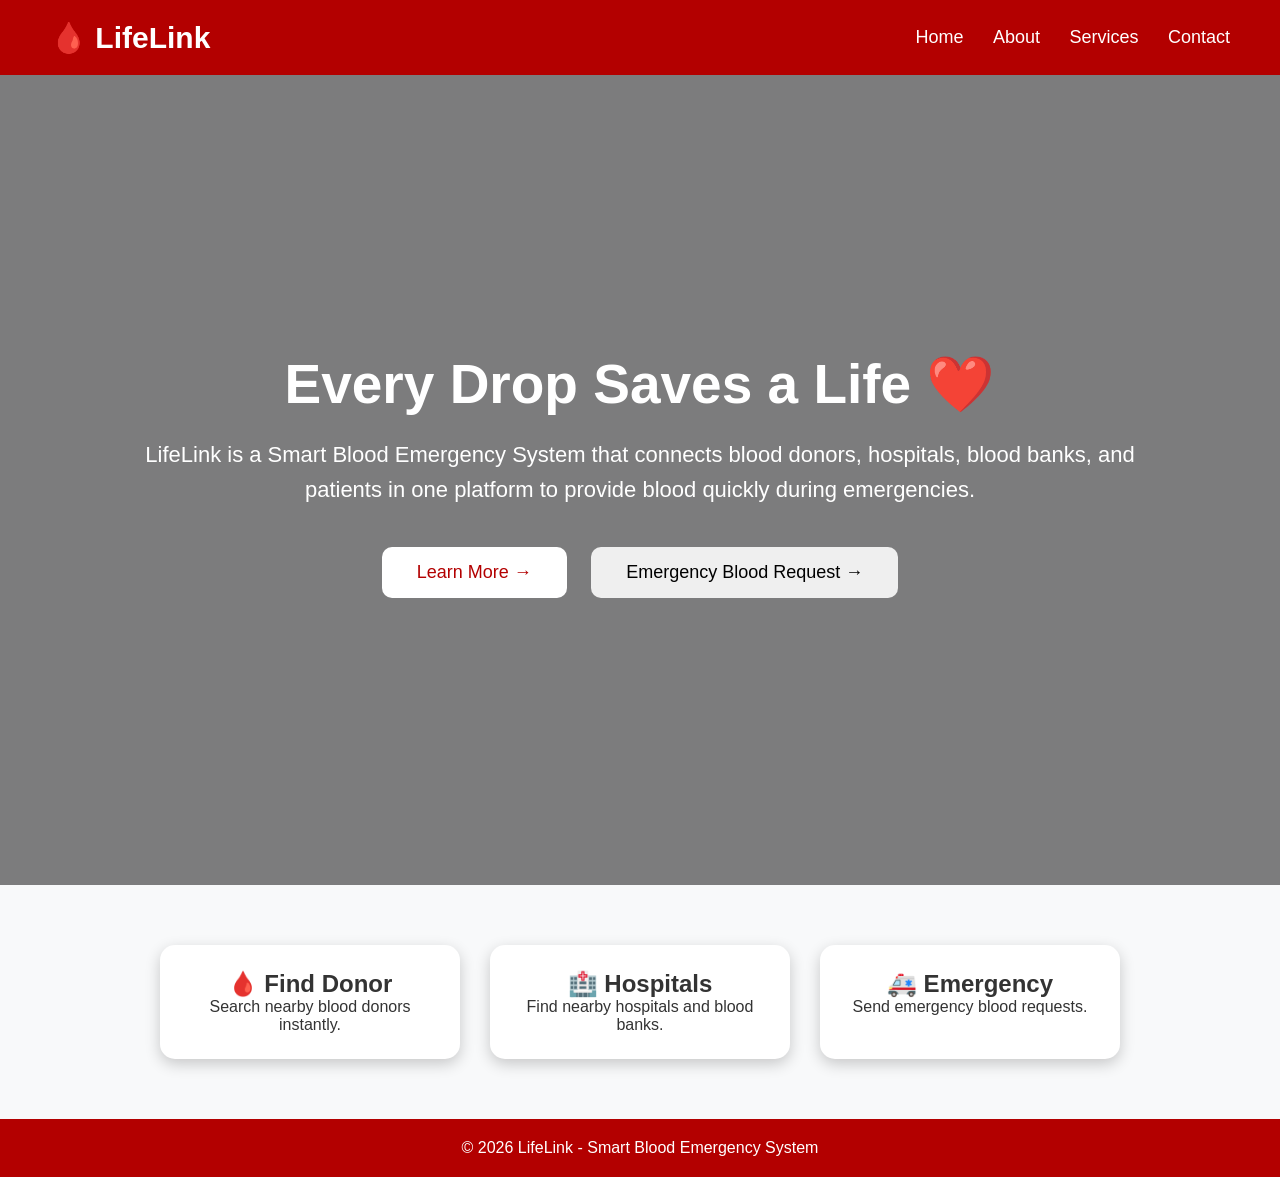
==== index.html @ fceea27e "Initial Commit" ====
<!DOCTYPE html>
<html lang="en">
<head>

<meta charset="UTF-8">
<meta name="viewport" content="width=device-width, initial-scale=1.0">

<title>LifeLink | Smart Blood Emergency System</title>

<link rel="stylesheet" href="style.css">

</head>

<body>

<header>

    <div class="logo">
        🩸 LifeLink
    </div>

    <nav>

        <a href="#">Home</a>
        <a href="#">About</a>
        <a href="#">Services</a>
        <a href="#">Contact</a>

    </nav>

</header>


<section class="hero">

<div class="hero-content">

<h1>
Every Drop Saves a Life ❤️
</h1>

<p>

LifeLink is a Smart Blood Emergency System
that connects blood donors, hospitals,
blood banks, and patients in one platform
to provide blood quickly during emergencies.

</p>

<div class="buttons">

<button onclick="window.location.href='about.html'">

Learn More →

</button>

<button class="request-btn"
onclick="window.location.href='request.html'">

Emergency Blood Request →

</button>

</div>
</div>

</section>


<section class="features">

<div class="card">

<h2>🩸 Find Donor</h2>

<p>

Search nearby blood donors instantly.

</p>

</div>

<div class="card">

<h2>🏥 Hospitals</h2>

<p>

Find nearby hospitals and blood banks.

</p>

</div>

<div class="card">

<h2>🚑 Emergency</h2>

<p>

Send emergency blood requests.

</p>

</div>

</section>


<footer>

<p>

© 2026 LifeLink - Smart Blood Emergency System

</p>

</footer>
<script src="script.js"></script>

</body>
</html>
---- style.css ----
*{
    margin:0;
    padding:0;
    box-sizing:border-box;
    font-family:Arial,sans-serif;
}

body{
    background:#f8f9fa;
    color:#333;
}

header{
    background:#b30000;
    color:white;
    display:flex;
    justify-content:space-between;
    align-items:center;
    padding:20px 50px;
}

.logo{
    font-size:30px;
    font-weight:bold;
}

nav a{
    color:white;
    text-decoration:none;
    margin-left:25px;
    font-size:18px;
    transition:0.3s;
}

nav a:hover{
    color:#ffd700;
}

.hero{
    height:90vh;
    display:flex;
    justify-content:center;
    align-items:center;
    text-align:center;
    background:linear-gradient(rgba(0,0,0,0.5),rgba(0,0,0,0.5)),
    url("images/blood.jpg");
    background-size:cover;
    background-position:center;
    color:white;
}

.hero-content{
    width:80%;
}

.hero h1{
    font-size:55px;
    margin-bottom:20px;
}

.hero p{
    font-size:22px;
    line-height:35px;
    margin-bottom:30px;
}

.buttons button{
    padding:15px 35px;
    border:none;
    border-radius:10px;
    margin:10px;
    font-size:18px;
    cursor:pointer;
}

.buttons button:first-child{
    background:white;
    color:#b30000;
}

.request{
    background:#ff0000;
    color:white;
}

.buttons button:hover{
    transform:scale(1.05);
}

.features{
    display:flex;
    justify-content:center;
    gap:30px;
    padding:60px;
}

.card{
    width:300px;
    background:white;
    padding:25px;
    border-radius:15px;
    box-shadow:0 5px 15px rgba(0,0,0,0.2);
    text-align:center;
}

.card:hover{
    transform:translateY(-10px);
    transition:0.4s;
}

footer{
    background:#b30000;
    color:white;
    text-align:center;
    padding:20px;
}
.about{
    display:flex;
    justify-content:center;
    align-items:center;
    padding:70px;
}

.about-card{
    width:900px;
    background:white;
    padding:40px;
    border-radius:20px;
    box-shadow:0 10px 25px rgba(0,0,0,0.2);
    text-align:center;
}

.about-card h1{
    color:#b30000;
    margin-bottom:20px;
    font-size:40px;
}

.about-card p{
    font-size:20px;
    line-height:35px;
    margin-top:20px;
}

.about-card img{
    width:100%;
    margin-top:30px;
    border-radius:15px;
}

.about-card button{
    margin-top:30px;
    background:#b30000;
    color:white;
    border:none;
    padding:15px 40px;
    border-radius:10px;
    font-size:18px;
    cursor:pointer;
}

.about-card button:hover{
    background:#8b0000;
}
/*=========================================
        REQUEST PAGE - LIFELINK SBES
=========================================*/

.request{
    display:flex;
    justify-content:center;
    align-items:center;
    padding:60px 20px;
    background:linear-gradient(135deg,#fff5f5,#ffeaea);
    min-height:100vh;
}

.request-card{

    width:100%;
    max-width:850px;
    background:#fff;
    border-radius:20px;
    padding:40px;
    box-shadow:0 15px 35px rgba(0,0,0,0.15);
    animation:fadeIn 1s ease;
}

.request-header{

    text-align:center;
    margin-bottom:30px;

}

.request-icon{

    font-size:60px;
    color:#d90429;
    margin-bottom:15px;
    animation:pulse 2s infinite;

}

.request-header h1{

    font-size:34px;
    color:#b30000;
    margin-bottom:10px;

}

.request-header p{

    color:#666;
    font-size:17px;
    line-height:1.7;

}

/*========== INPUT BOX ==========*/

.input-box{

    position:relative;
    margin-bottom:20px;

}

.input-box i{

    position:absolute;
    left:18px;
    top:50%;
    transform:translateY(-50%);
    color:#d90429;
    font-size:18px;

}

.input-box input,
.input-box select{

    width:100%;
    padding:15px 15px 15px 50px;
    border:2px solid #ddd;
    border-radius:12px;
    font-size:16px;
    transition:0.3s;
    background:white;

}

.textarea-box i{

    top:28px;
    transform:none;

}

.textarea-box textarea{

    width:100%;
    height:130px;
    padding:15px 15px 15px 50px;
    border:2px solid #ddd;
    border-radius:12px;
    resize:none;
    font-size:16px;
    transition:0.3s;

}

.input-box input:focus,
.input-box select:focus,
.textarea-box textarea:focus{

    border-color:#d90429;
    box-shadow:0 0 15px rgba(217,4,41,.25);
    outline:none;

}

/*========== BUTTON ==========*/

.submit-btn{

    width:100%;
    padding:16px;
    border:none;
    border-radius:12px;
    background:linear-gradient(135deg,#d90429,#b30000);
    color:white;
    font-size:18px;
    font-weight:bold;
    cursor:pointer;
    transition:.3s;

}

.submit-btn:hover{

    transform:translateY(-3px);
    box-shadow:0 12px 25px rgba(217,4,41,.35);

}

.submit-btn i{

    margin-right:8px;

}

/*========== INFO CARDS ==========*/

.request-info{

    display:grid;
    grid-template-columns:repeat(2,1fr);
    gap:20px;
    margin-top:35px;

}

.info-card{

    background:#fff8f8;
    border-radius:15px;
    padding:20px;
    text-align:center;
    transition:.3s;
    border:1px solid #f3d5d5;

}

.info-card:hover{

    transform:translateY(-5px);

}

.info-card i{

    font-size:35px;
    color:#d90429;
    margin-bottom:10px;

}

.info-card h3{

    color:#b30000;
    margin-bottom:8px;

}

.info-card p{

    color:#666;
    font-size:15px;

}

/*========== NEXT BUTTON ==========*/

.next-btn{

    margin-top:35px;
    text-align:center;

}

.next-btn button{

    padding:14px 35px;
    border:none;
    border-radius:30px;
    background:#0066cc;
    color:white;
    font-size:16px;
    cursor:pointer;
    transition:.3s;

}

.next-btn button:hover{

    background:#004b99;
    transform:translateY(-3px);

}

.next-btn i{

    margin-left:8px;

}

/*========== ANIMATION ==========*/

@keyframes fadeIn{

    from{

        opacity:0;
        transform:translateY(30px);

    }

    to{

        opacity:1;
        transform:translateY(0);

    }

}

@keyframes pulse{

    0%{

        transform:scale(1);

    }

    50%{

        transform:scale(1.08);

    }

    100%{

        transform:scale(1);

    }

}

/*========== RESPONSIVE ==========*/

@media(max-width:768px){

.request-card{

padding:25px;

}

.request-header h1{

font-size:28px;

}

.request-info{

grid-template-columns:1fr;

}

}
/* ---------- Donor Page ---------- */

.donor-section{

display:flex;
justify-content:center;
align-items:center;
padding:60px;
background:#f5f5f5;

}

.donor-card{

width:700px;
background:white;
padding:40px;
border-radius:20px;
box-shadow:0 10px 30px rgba(0,0,0,0.2);

animation:fadeIn 1s;

}

.donor-card h1{

text-align:center;
color:#c40000;
margin-bottom:15px;

}

.donor-card p{

text-align:center;
margin-bottom:30px;
color:#555;

}

.input-box{

display:flex;
align-items:center;
border:1px solid #ddd;
border-radius:10px;
margin-bottom:18px;
padding:12px;
transition:.3s;

}

.input-box:hover{

border-color:red;
box-shadow:0 0 8px rgba(255,0,0,.2);

}

.input-box i{

color:#c40000;
font-size:20px;
margin-right:12px;

}

.input-box input,
.input-box select{

width:100%;
border:none;
outline:none;
font-size:16px;
background:transparent;

}

.register-btn{

width:100%;
padding:15px;
background:#c40000;
color:white;
border:none;
border-radius:10px;
font-size:18px;
cursor:pointer;
transition:.3s;

}

.register-btn:hover{

background:#8b0000;
transform:scale(1.02);

}

.next-btn{

margin-top:20px;

}

.next-btn button{

width:100%;
padding:15px;
background:#222;
color:white;
border:none;
border-radius:10px;
cursor:pointer;
font-size:18px;
transition:.3s;

}

.next-btn button:hover{

background:black;

}

@keyframes fadeIn{

from{

opacity:0;
transform:translateY(30px);

}

to{

opacity:1;
transform:translateY(0);

}

}
/* Hospital Page */

.hospital-page{

padding:60px 20px;
text-align:center;

}

.hospital-page h1{

font-size:40px;
color:#b30000;

}

.sub{

color:#666;
margin-bottom:30px;

}

.location-btn{

background:#d90429;
color:white;
padding:15px 35px;
font-size:18px;
border:none;
border-radius:10px;
cursor:pointer;

}

.location-btn:hover{

background:#a3001b;

}

.district-box{

margin-top:30px;

}

.district-box select{

padding:14px;
width:320px;
border-radius:10px;
font-size:16px;

}

.search-btn{

padding:14px 25px;
background:#b30000;
color:white;
border:none;
border-radius:10px;
margin-left:10px;
cursor:pointer;

}

.search-btn:hover{

background:#8b0000;

}

.result-box{

margin-top:50px;
background:white;
padding:30px;
border-radius:15px;
box-shadow:0 5px 20px rgba(0,0,0,.15);

}

.next-area{

margin-top:40px;

}
.next-btn{
    text-align:center;
    margin:40px 0;
}

.next-btn button{
    background:#8b0000;
    color:white;
    border:none;
    padding:15px 40px;
    font-size:18px;
    font-weight:bold;
    border-radius:10px;
    cursor:pointer;
    transition:0.3s;
    box-shadow:0 5px 15px rgba(0,0,0,0.2);
}

.next-btn button:hover{
    background:#d90429;
    transform:translateY(-3px);
    box-shadow:0 8px 20px rgba(0,0,0,0.3);
}
/* ===== Dashboard Part 1 ===== */

.dashboard-container{

display:flex;
min-height:100vh;
background:#f4f7fb;

}

.sidebar{

width:250px;
background:#8b0000;
color:white;
padding:30px 20px;

}

.sidebar h2{

text-align:center;
margin-bottom:40px;

}

.sidebar ul{

list-style:none;

}

.sidebar li{

margin:18px 0;

}

.sidebar a{

color:white;
text-decoration:none;
font-size:18px;
display:block;
padding:12px;
border-radius:10px;
transition:.3s;

}

.sidebar a:hover{

background:white;
color:#8b0000;

}

.active a{

background:white;
color:#8b0000;

}

.main-content{

flex:1;
padding:30px;

}

.top-header{

display:flex;
justify-content:space-between;
align-items:center;

}

.top-icons i{

font-size:25px;
margin-left:20px;
cursor:pointer;
transition:.3s;

}

.top-icons i:hover{

color:#d90429;

}

.welcome-box{

background:white;
padding:25px;
border-radius:15px;
margin-top:25px;
box-shadow:0 5px 20px rgba(0,0,0,.1);

}

.section-title{

margin-top:40px;
margin-bottom:20px;
color:#8b0000;

}

.stats{

display:grid;
grid-template-columns:repeat(auto-fit,minmax(220px,1fr));
gap:20px;

}

.stat-card{

background:white;
padding:25px;
border-radius:15px;
text-align:center;
box-shadow:0 5px 15px rgba(0,0,0,.1);
transition:.3s;

}

.stat-card:hover{

transform:translateY(-8px);

}

.stat-card i{

font-size:40px;
color:#d90429;

}

.blood-grid{

display:grid;
grid-template-columns:repeat(auto-fit,minmax(120px,1fr));
gap:15px;

}

.blood-card{

background:#d90429;
color:white;
padding:18px;
text-align:center;
border-radius:12px;
font-size:20px;
font-weight:bold;
transition:.3s;

}

.blood-card:hover{

transform:scale(1.05);

}

.rare-grid{

display:grid;
grid-template-columns:repeat(auto-fit,minmax(280px,1fr));
gap:20px;

}

.rare-card{

background:white;
padding:25px;
border-radius:15px;
box-shadow:0 5px 15px rgba(0,0,0,.1);
text-align:center;

}

.rare-card button{

margin-top:15px;
padding:12px 20px;
background:#8b0000;
color:white;
border:none;
border-radius:8px;
cursor:pointer;

}

.rare-card button:hover{

background:#d90429;

}

@media(max-width:768px){

.dashboard-container{

flex-direction:column;

}

.sidebar{

width:100%;

}

}
/* ===== Dashboard Part 2 ===== */

.quick-grid{

display:grid;
grid-template-columns:repeat(auto-fit,minmax(200px,1fr));
gap:20px;

}

.quick-card{

background:white;
padding:30px;
border-radius:15px;
text-align:center;
text-decoration:none;
color:#222;
box-shadow:0 5px 15px rgba(0,0,0,.1);
transition:.3s;

}

.quick-card:hover{

background:#8b0000;
color:white;
transform:translateY(-8px);

}

.quick-card i{

font-size:40px;
margin-bottom:15px;

}

.alert-box{

background:#fff3cd;
padding:25px;
border-radius:15px;
text-align:center;

}

.table-box{

overflow:auto;

}

.table-box table{

width:100%;
border-collapse:collapse;
background:white;

}

.table-box th{

background:#8b0000;
color:white;
padding:15px;

}

.table-box td{

padding:18px;
text-align:center;
border-bottom:1px solid #ddd;

}

.hospital-status{

background:white;
padding:30px;
border-radius:15px;
text-align:center;
box-shadow:0 5px 15px rgba(0,0,0,.1);

}

.hospital-status i{

font-size:45px;
color:#d90429;

}

.system-grid{

display:grid;
grid-template-columns:repeat(auto-fit,minmax(220px,1fr));
gap:20px;

}

.system-card{

background:white;
padding:25px;
border-radius:15px;
text-align:center;
box-shadow:0 5px 15px rgba(0,0,0,.1);

}

.next-btn{

margin:40px 0;
text-align:center;

}

.next-btn button{

padding:15px 40px;
border:none;
background:#8b0000;
color:white;
font-size:18px;
border-radius:10px;
cursor:pointer;

}

.next-btn button:hover{

background:#d90429;

}
/* ==========================================
   DASHBOARD PART 3 - Premium Finish
==========================================*/

/* Smooth Scroll */
html{
    scroll-behavior:smooth;
}

/* Dashboard Fade Animation */
.main-content{
    animation:fadeIn 0.8s ease-in-out;
}

@keyframes fadeIn{
    from{
        opacity:0;
        transform:translateY(20px);
    }
    to{
        opacity:1;
        transform:translateY(0);
    }
}

/* Sidebar Animation */
.sidebar{
    animation:slideLeft .8s ease;
}

@keyframes slideLeft{
    from{
        transform:translateX(-100%);
    }
    to{
        transform:translateX(0);
    }
}

/* Welcome Box Hover */
.welcome-box:hover{
    transform:translateY(-5px);
    transition:.3s;
    box-shadow:0 10px 25px rgba(0,0,0,.15);
}

/* Card Hover Effect */
.stat-card:hover,
.rare-card:hover,
.system-card:hover,
.hospital-status:hover,
.alert-box:hover{

    transform:translateY(-8px);
    transition:.3s;
    box-shadow:0 12px 25px rgba(0,0,0,.18);

}

/* Blood Group Hover */
.blood-card:hover{

    background:#8b0000;
    cursor:pointer;

}

/* Table Hover */
.table-box tr:hover{

    background:#f5f5f5;

}

/* Notification Icon */

.top-icons i{

    transition:.3s;

}

.top-icons i:hover{

    transform:scale(1.2);
    color:#d90429;

}

/* Scrollbar */

::-webkit-scrollbar{

    width:10px;

}

::-webkit-scrollbar-thumb{

    background:#b30000;
    border-radius:20px;

}

::-webkit-scrollbar-track{

    background:#eee;

}

/* Footer */

.footer{

    margin-top:50px;
    text-align:center;
    color:#666;
    padding:20px;

}

/* Button Animation */

button{

    transition:.3s;

}

button:hover{

    transform:scale(1.05);

}

/* Pulse Animation */

@keyframes pulse{

0%{

transform:scale(1);

}

50%{

transform:scale(1.05);

}

100%{

transform:scale(1);

}

}

.alert-box{

animation:pulse 2s infinite;

}

/* Responsive */

@media(max-width:992px){

.stats,
.quick-grid,
.blood-grid,
.system-grid,
.rare-grid{

grid-template-columns:repeat(2,1fr);

}

}

@media(max-width:768px){

.top-header{

flex-direction:column;
gap:15px;

}

.stats,
.quick-grid,
.blood-grid,
.system-grid,
.rare-grid{

grid-template-columns:1fr;

}

.sidebar{

text-align:center;

}

.sidebar ul li{

margin:12px 0;

}

.main-content{

padding:20px;

}

}

@media(max-width:480px){

h1{

font-size:28px;

}

h2{

font-size:22px;

}

.section-title{

font-size:20px;

}

.quick-card{

padding:20px;

}

.stat-card{

padding:20px;

}

}/*==============================
CONTACT PAGE PART 1
==============================*/

.contact{

padding:60px 8%;
text-align:center;

}

.contact h1{

color:#8b0000;
font-size:42px;

}

.contact p{

color:#666;
margin-bottom:40px;

}

.emergency-grid{

display:grid;
grid-template-columns:repeat(auto-fit,minmax(250px,1fr));
gap:25px;

}

.emergency-card{

background:white;
padding:30px;
border-radius:15px;
box-shadow:0 5px 15px rgba(0,0,0,.1);
transition:.3s;

}

.emergency-card:hover{

transform:translateY(-8px);

}

.emergency-card i{

font-size:45px;
color:#d90429;
margin-bottom:15px;

}

.emergency-card button{

margin-top:15px;
padding:12px 25px;
background:#8b0000;
color:white;
border:none;
border-radius:8px;
cursor:pointer;

}

.emergency-card button:hover{

background:#d90429;

}

.contact-title{

margin-top:60px;
margin-bottom:30px;
color:#8b0000;

}

.contact-form{

max-width:700px;
margin:auto;
background:white;
padding:35px;
border-radius:15px;
box-shadow:0 5px 20px rgba(0,0,0,.15);

}

.contact-form input,
.contact-form textarea{

width:100%;
padding:15px;
margin-bottom:20px;
border:1px solid #ccc;
border-radius:8px;
font-size:16px;

}

.contact-form button{

width:100%;
padding:15px;
background:#8b0000;
color:white;
border:none;
border-radius:8px;
font-size:18px;
cursor:pointer;

}

.contact-form button:hover{

background:#d90429;

}

@media(max-width:768px){

.contact{

padding:30px 20px;

}

}
/*==============================
CONTACT PAGE PART 2
==============================*/

.office-grid{

display:grid;
grid-template-columns:repeat(auto-fit,minmax(250px,1fr));
gap:25px;
margin-top:30px;

}

.office-card{

background:white;
padding:30px;
border-radius:15px;
text-align:center;
box-shadow:0 5px 20px rgba(0,0,0,.1);
transition:.3s;

}

.office-card:hover{

transform:translateY(-8px);

}

.office-card i{

font-size:40px;
color:#d90429;
margin-bottom:15px;

}

.map-box{

margin-top:30px;
background:white;
padding:40px;
border-radius:15px;
box-shadow:0 5px 20px rgba(0,0,0,.1);
text-align:center;

}

.map-icon{

font-size:70px;
color:#d90429;
margin-bottom:20px;

}

.map-box button{

margin-top:20px;
padding:12px 30px;
background:#8b0000;
color:white;
border:none;
border-radius:8px;
cursor:pointer;

}

.map-box button:hover{

background:#d90429;

}

.social-icons{

display:flex;
justify-content:center;
gap:20px;
margin-top:30px;

}

.social-icons a{

width:55px;
height:55px;
display:flex;
justify-content:center;
align-items:center;
background:#8b0000;
color:white;
border-radius:50%;
font-size:22px;
text-decoration:none;
transition:.3s;

}

.social-icons a:hover{

background:#d90429;
transform:scale(1.1);

}

.faq-box{

margin-top:30px;

}

.faq-item{

background:white;
padding:25px;
margin-bottom:20px;
border-radius:15px;
box-shadow:0 5px 20px rgba(0,0,0,.1);
text-align:left;

}

.contact-footer{

margin-top:60px;
padding:40px;
background:#8b0000;
color:white;
text-align:center;

}

.contact-footer button{

margin-top:20px;
padding:12px 30px;
background:white;
color:#8b0000;
border:none;
border-radius:8px;
cursor:pointer;
font-weight:bold;

}

.contact-footer button:hover{

background:#f5f5f5;

}
#locationResult{
    margin-top:20px;
    padding:15px;
    background:#fff;
    border-radius:10px;
    font-weight:bold;
    color:#8b0000;
    text-align:center;
    box-shadow: 0 5px 15px rgba(0,0,0,0.1);
}
#mapBtn{
    margin-top:15px;
    padding:12px 25px;
    background:#8b0000;
    color:white;
    border:none;
    border-radius:8px;
    cursor:pointer;
    font-size:16px;
}


#mapBtn:hover{
    background:#d90429;
    box-shadow:0 5px 15px rgba(0,0,0,0.1);
}

.nearby-btn{
    margin-top:20px;
    text-align:center;
}

#nearbyHospitalBtn{
    background:#28a745;
    color:white;
    border:none;
    padding:14px 30px;
    border-radius:10px;
    font-size:16px;
    cursor:pointer;
    transition:0.3s;
}

#nearbyHospitalBtn:hover{
    background:#218838;
    transform:translateY(-2px);
}
.hospital-card{
    background:#fff;
    margin:15px 0;
    padding:20px;
    border-radius:12px;
    box-shadow:0 5px 15px rgba(0,0,0,.1);
}

.hospital-card h3{
    color:#8b0000;
    margin-bottom:10px;
}

.hospital-card p{
    margin:6px 0;
}
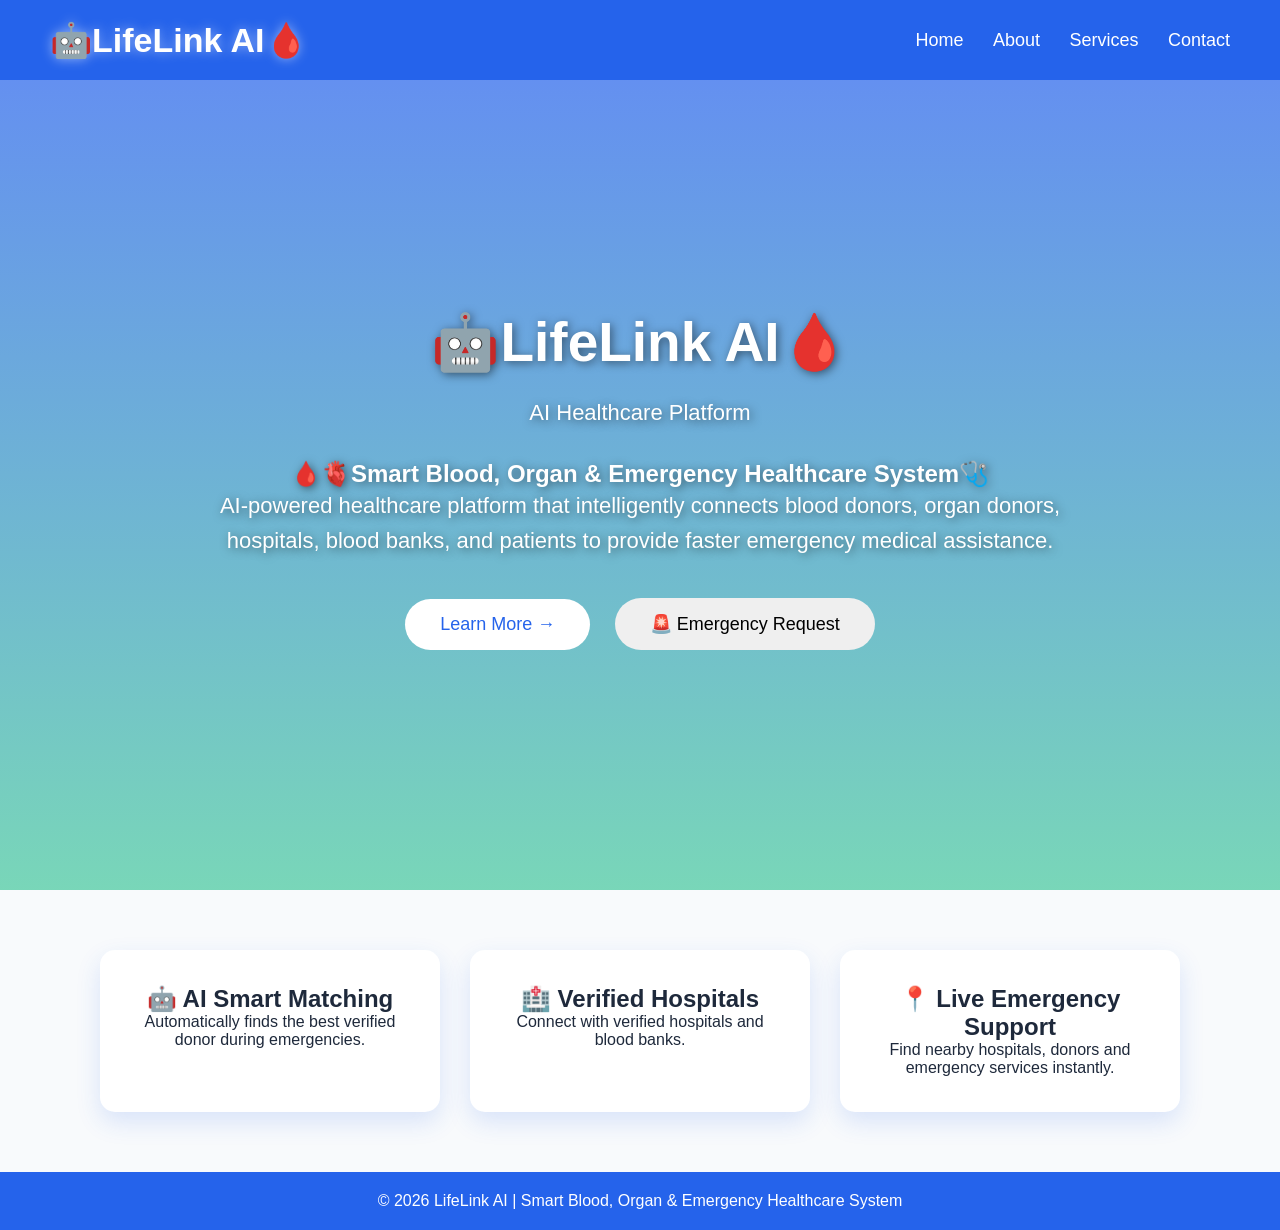
==== commit 41c8edd5: "Updated AI UI and color themeE" ====
--- a/index.html
+++ b/index.html
@@ -5,7 +5,7 @@
 <meta charset="UTF-8">
 <meta name="viewport" content="width=device-width, initial-scale=1.0">
 
-<title>LifeLink | Smart Blood Emergency System</title>
+<title>LifeLink AI | Smart Blood & Organ Emergency System</title>
 
 <link rel="stylesheet" href="style.css">
 
@@ -16,7 +16,7 @@
 <header>
 
     <div class="logo">
-        🩸 LifeLink
+        🤖LifeLink AI🩸
     </div>
 
     <nav>
@@ -36,15 +36,22 @@
 <div class="hero-content">
 
 <h1>
-Every Drop Saves a Life ❤️
+🤖LifeLink AI🩸
 </h1>
+
+<p class="ai-tagline">
+AI Healthcare Platform
+</p>
+
+<h2>
+🩸🫀Smart Blood, Organ & Emergency Healthcare System🩺
+</h2>
 
 <p>
 
-LifeLink is a Smart Blood Emergency System
-that connects blood donors, hospitals,
-blood banks, and patients in one platform
-to provide blood quickly during emergencies.
+AI-powered healthcare platform that intelligently connects
+blood donors, organ donors, hospitals, blood banks, and
+patients to provide faster emergency medical assistance.
 
 </p>
 
@@ -59,7 +66,7 @@
 <button class="request-btn"
 onclick="window.location.href='request.html'">
 
-Emergency Blood Request →
+🚨 Emergency Request
 
 </button>
 
@@ -73,11 +80,11 @@
 
 <div class="card">
 
-<h2>🩸 Find Donor</h2>
+<h2>🤖 AI Smart Matching</h2>
 
 <p>
 
-Search nearby blood donors instantly.
+Automatically finds the best verified donor during emergencies.
 
 </p>
 
@@ -85,11 +92,11 @@
 
 <div class="card">
 
-<h2>🏥 Hospitals</h2>
+<h2>🏥 Verified Hospitals</h2>
 
 <p>
 
-Find nearby hospitals and blood banks.
+Connect with verified hospitals and blood banks.
 
 </p>
 
@@ -97,11 +104,11 @@
 
 <div class="card">
 
-<h2>🚑 Emergency</h2>
+<h2>📍 Live Emergency Support</h2>
 
 <p>
 
-Send emergency blood requests.
+Find nearby hospitals, donors and emergency services instantly.
 
 </p>
 
@@ -114,7 +121,7 @@
 
 <p>
 
-© 2026 LifeLink - Smart Blood Emergency System
+© 2026 LifeLink AI | Smart Blood, Organ & Emergency Healthcare System
 
 </p>
 
--- a/style.css
+++ b/style.css
@@ -5,13 +5,27 @@
     font-family:Arial,sans-serif;
 }
 
+:root{
+
+    --primary:#2563EB;
+    --secondary:#10B981;
+    --danger:#EF4444;
+    --background:#F8FAFC;
+    --card:#FFFFFF;
+    --text:#1E293B;
+
+}
+
 body{
-    background:#f8f9fa;
-    color:#333;
+
+    background:var(--background);
+    color:var(--text);
+    font-family:Arial, Helvetica, sans-serif;
+
 }
 
 header{
-    background:#b30000;
+    background:var(--primary);
     color:white;
     display:flex;
     justify-content:space-between;
@@ -20,8 +34,9 @@
 }
 
 .logo{
-    font-size:30px;
+    font-size:34px;
     font-weight:bold;
+    text-shadow:0 0 12px rgba(255,255,255,.5);
 }
 
 nav a{
@@ -42,11 +57,12 @@
     justify-content:center;
     align-items:center;
     text-align:center;
-    background:linear-gradient(rgba(0,0,0,0.5),rgba(0,0,0,0.5)),
-    url("images/blood.jpg");
+    background:linear-gradient(rgba(37,99,235,.70),rgba(16,185,129,0.55)),
+    url("images/medical-bg.jpg");
     background-size:cover;
     background-position:center;
     color:white;
+    text-shadow:2px 2px 10px rgba(0,0,0,.5);
 }
 
 .hero-content{
@@ -56,18 +72,54 @@
 .hero h1{
     font-size:55px;
     margin-bottom:20px;
+
+    animation:fadeDown 1.2s ease;
 }
 
 .hero p{
     font-size:22px;
     line-height:35px;
+    max-width:900px;
+    margin:auto;
     margin-bottom:30px;
+
+    animation:fadeUp 1.5s ease;
+
+}
+
+
+@keyframes fadeDown{
+
+    from{
+        opacity:0;
+        transform:translateY(-40px);
+    }
+
+    to{
+        opacity:1;
+        transform:translateY(0);
+    }
+
+}
+
+@keyframes fadeUp{
+
+    from{
+        opacity:0;
+        transform:translateY(40px);
+    }
+
+    to{
+        opacity:1;
+        transform:translateY(0);
+    }
+
 }
 
 .buttons button{
     padding:15px 35px;
     border:none;
-    border-radius:10px;
+    border-radius:50px;
     margin:10px;
     font-size:18px;
     cursor:pointer;
@@ -75,16 +127,20 @@
 
 .buttons button:first-child{
     background:white;
-    color:#b30000;
+    color:var(--primary);
 }
 
 .request{
-    background:#ff0000;
+     background:var(--danger);
     color:white;
 }
 
 .buttons button:hover{
-    transform:scale(1.05);
+
+    transform:scale(1.08);
+
+    box-shadow:0 0 20px rgba(37,99,235,.45);
+
 }
 
 .features{
@@ -95,21 +151,26 @@
 }
 
 .card{
-    width:300px;
+    width:340px;
     background:white;
-    padding:25px;
+    padding:35px;
     border-radius:15px;
-    box-shadow:0 5px 15px rgba(0,0,0,0.2);
+    box-shadow:0 10px 25px rgba(37,99,235,0.15);
     text-align:center;
 }
 
 .card:hover{
-    transform:translateY(-10px);
-    transition:0.4s;
+
+    transform:translateY(-12px);
+
+    box-shadow:0 15px 35px rgba(37,99,235,.25);
+
+    transition:.4s;
+
 }
 
 footer{
-    background:#b30000;
+     background:var(--primary);
     color:white;
     text-align:center;
     padding:20px;
